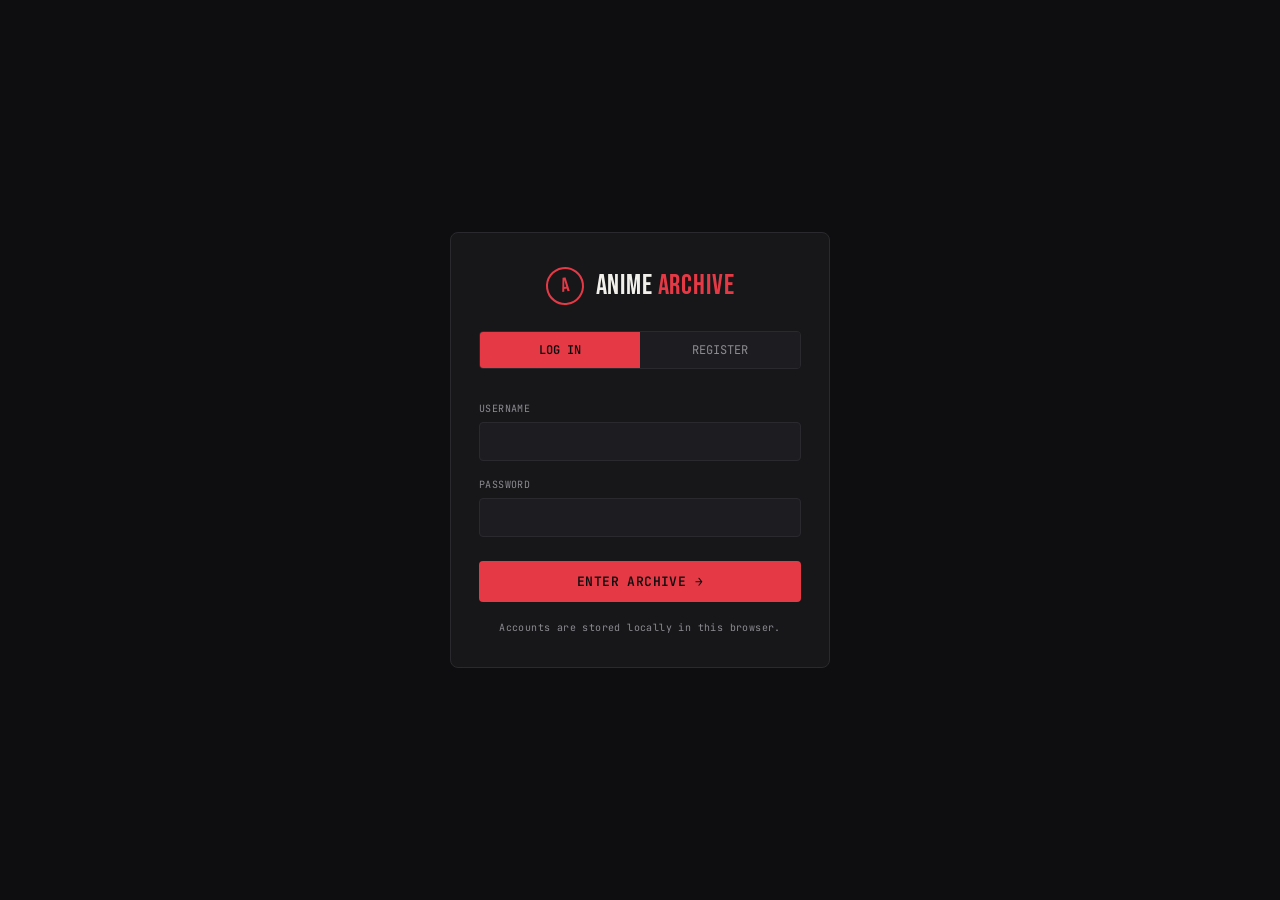
==== login.html @ 15d5743f "Profile Banner and category" ====
<!DOCTYPE html>
<html lang="en">
<head>
<meta charset="UTF-8" />
<meta name="viewport" content="width=device-width, initial-scale=1.0" />
<title>Anime Archive — Sign In</title>
<link rel="preconnect" href="https://fonts.googleapis.com">
<link href="https://fonts.googleapis.com/css2?family=Bebas+Neue&family=JetBrains+Mono:wght@400;600&family=Inter:wght@400;500;600&display=swap" rel="stylesheet">
<link rel="stylesheet" href="style.css" />
</head>
<body class="auth-body">

  <div class="auth-card">
    <div class="brand auth-brand">
      <span class="brand-stamp">A</span>
      <h1 class="brand-name">ANIME <span>ARCHIVE</span></h1>
    </div>

    <div class="auth-tabs">
      <button id="tabLogin" class="auth-tab active">LOG IN</button>
      <button id="tabRegister" class="auth-tab">REGISTER</button>
    </div>

    <form id="loginForm" class="auth-form">
      <label class="auth-label mono">USERNAME</label>
      <input id="loginUsername" type="text" autocomplete="username" required />
      <label class="auth-label mono">PASSWORD</label>
      <input id="loginPassword" type="password" autocomplete="current-password" required />
      <p id="loginError" class="auth-error mono hidden"></p>
      <button type="submit" class="auth-submit">ENTER ARCHIVE →</button>
    </form>

    <form id="registerForm" class="auth-form hidden">
      <label class="auth-label mono">USERNAME</label>
      <input id="registerUsername" type="text" autocomplete="username" required />
      <label class="auth-label mono">PASSWORD</label>
      <input id="registerPassword" type="password" autocomplete="new-password" required />
      <label class="auth-label mono">CONFIRM PASSWORD</label>
      <input id="registerConfirm" type="password" autocomplete="new-password" required />
      <p id="registerError" class="auth-error mono hidden"></p>
      <button type="submit" class="auth-submit">CREATE ACCOUNT →</button>
    </form>

    <p class="auth-footnote mono">Accounts are stored locally in this browser.</p>
  </div>

  <script src="auth.js"></script>
  <script>
    // Already signed in? Skip straight to the catalog.
    if (AA.getCurrentUser()) {
      window.location.href = "index.html";
    }

    const tabLogin = document.getElementById("tabLogin");
    const tabRegister = document.getElementById("tabRegister");
    const loginForm = document.getElementById("loginForm");
    const registerForm = document.getElementById("registerForm");

    function showLogin() {
      tabLogin.classList.add("active");
      tabRegister.classList.remove("active");
      loginForm.classList.remove("hidden");
      registerForm.classList.add("hidden");
    }
    function showRegister() {
      tabRegister.classList.add("active");
      tabLogin.classList.remove("active");
      registerForm.classList.remove("hidden");
      loginForm.classList.add("hidden");
    }
    tabLogin.addEventListener("click", showLogin);
    tabRegister.addEventListener("click", showRegister);

    loginForm.addEventListener("submit", (e) => {
      e.preventDefault();
      const username = document.getElementById("loginUsername").value;
      const password = document.getElementById("loginPassword").value;
      const errorEl = document.getElementById("loginError");
      const result = AA.loginUser(username, password);
      if (result.ok) {
        window.location.href = "index.html";
      } else {
        errorEl.textContent = result.error;
        errorEl.classList.remove("hidden");
      }
    });

    registerForm.addEventListener("submit", (e) => {
      e.preventDefault();
      const username = document.getElementById("registerUsername").value;
      const password = document.getElementById("registerPassword").value;
      const confirm = document.getElementById("registerConfirm").value;
      const errorEl = document.getElementById("registerError");

      if (password !== confirm) {
        errorEl.textContent = "Passwords do not match.";
        errorEl.classList.remove("hidden");
        return;
      }

      const result = AA.registerUser(username, password);
      if (result.ok) {
        window.location.href = "index.html";
      } else {
        errorEl.textContent = result.error;
        errorEl.classList.remove("hidden");
      }
    });
  </script>
</body>
</html>
---- style.css ----
/* ============================================================
   TOKENS
   ============================================================ */
:root {
  --bg: #0e0e10;
  --panel: #17171a;
  --panel-2: #1d1d21;
  --border: #2a2a2e;
  --paper: #f2f0ea;
  --muted: #8b8b90;
  --red: #e63946;
  --red-dim: #7a1f26;
  --gold: #c9a227;

  --font-display: "Bebas Neue", sans-serif;
  --font-body: "Inter", sans-serif;
  --font-mono: "JetBrains Mono", monospace;
}

* { margin: 0; padding: 0; box-sizing: border-box; }

body {
  background: var(--bg);
  color: var(--paper);
  font-family: var(--font-body);
  line-height: 1.5;
  -webkit-font-smoothing: antialiased;
}

.mono { font-family: var(--font-mono); letter-spacing: 0.04em; }
.hidden { display: none !important; }

/* ============================================================
   HEADER
   ============================================================ */
.site-header {
  display: flex;
  align-items: center;
  justify-content: space-between;
  gap: 24px;
  padding: 28px 5vw 20px;
  border-bottom: 1px solid var(--border);
  flex-wrap: wrap;
}

.brand { display: flex; align-items: center; gap: 12px; }

.brand-stamp {
  display: grid;
  place-items: center;
  width: 38px;
  height: 38px;
  border-radius: 50%;
  border: 2px solid var(--red);
  color: var(--red);
  font-family: var(--font-display);
  font-size: 20px;
  transform: rotate(-8deg);
  flex-shrink: 0;
}

.brand-name {
  font-family: var(--font-display);
  font-size: 28px;
  letter-spacing: 0.03em;
  font-weight: 400;
}
.brand-name span { color: var(--red); }

.search-wrap {
  position: relative;
  display: flex;
  align-items: center;
  min-width: 260px;
  flex: 0 1 360px;
}

.search-icon {
  position: absolute;
  left: 14px;
  color: var(--muted);
  font-size: 16px;
  pointer-events: none;
}

#searchInput {
  width: 100%;
  background: var(--panel);
  border: 1px solid var(--border);
  color: var(--paper);
  font-family: var(--font-mono);
  font-size: 13px;
  padding: 11px 14px 11px 36px;
  border-radius: 4px;
  outline: none;
  transition: border-color 0.15s ease;
}
#searchInput::placeholder { color: var(--muted); }
#searchInput:focus { border-color: var(--red); }

/* ============================================================
   MAIN / CATALOG
   ============================================================ */
main { padding: 0 5vw 60px; }

.catalog-meta {
  display: flex;
  align-items: center;
  gap: 16px;
  margin: 28px 0 22px;
  color: var(--muted);
  font-size: 12px;
}
.divider-line {
  flex: 1;
  height: 1px;
  background: var(--border);
}

.grid {
  display: grid;
  grid-template-columns: repeat(auto-fill, minmax(170px, 1fr));
  gap: 22px;
}

.card {
  position: relative;
  background: var(--panel);
  border: 1px solid var(--border);
  border-radius: 6px;
  overflow: hidden;
  cursor: pointer;
  text-align: left;
  color: inherit;
  font: inherit;
  display: flex;
  flex-direction: column;
  animation: card-in 0.4s ease forwards;
  transition: transform 0.18s ease, border-color 0.18s ease;
}
.card:hover { transform: translateY(-4px); border-color: var(--red-dim); }
.card:focus-visible { outline: 2px solid var(--red); outline-offset: 2px; }

@keyframes card-in {
  from { opacity: 0; transform: translateY(8px); }
  to { opacity: 1; transform: translateY(0); }
}

.card-cover {
  width: 100%;
  aspect-ratio: 5 / 7;
  object-fit: cover;
  display: block;
  background: var(--panel-2);
}

.card-stamp {
  position: absolute;
  top: 8px;
  right: 8px;
  background: var(--red);
  color: var(--bg);
  font-family: var(--font-mono);
  font-size: 11px;
  font-weight: 600;
  padding: 3px 7px;
  border-radius: 3px;
  transform: rotate(-4deg);
}

.card-body { padding: 12px 12px 14px; flex: 1; }

.card-title {
  font-family: var(--font-display);
  font-size: 17px;
  letter-spacing: 0.02em;
  margin-bottom: 6px;
}

.card-tags {
  display: flex;
  gap: 6px;
  flex-wrap: wrap;
  font-family: var(--font-mono);
  font-size: 10px;
  color: var(--muted);
}
.card-tags span::after { content: " ·"; }
.card-tags span:last-child::after { content: ""; }

.empty-state {
  margin-top: 40px;
  text-align: center;
  color: var(--muted);
  font-family: var(--font-mono);
  font-size: 13px;
}

/* ============================================================
   DRAWER + OVERLAY
   ============================================================ */
.overlay {
  position: fixed;
  inset: 0;
  background: rgba(0,0,0,0.6);
  z-index: 40;
  opacity: 0;
  transition: opacity 0.2s ease;
}
.overlay.visible { opacity: 1; }

.drawer {
  position: fixed;
  top: 0;
  right: 0;
  height: 100%;
  width: min(480px, 100%);
  background: var(--panel);
  border-left: 1px solid var(--border);
  z-index: 50;
  overflow-y: auto;
  transform: translateX(100%);
  transition: transform 0.28s ease;
}
.drawer.visible { transform: translateX(0); }

.close-btn {
  position: absolute;
  top: 14px;
  right: 14px;
  z-index: 5;
  width: 34px;
  height: 34px;
  border-radius: 50%;
  border: none;
  background: rgba(14,14,16,0.7);
  color: var(--paper);
  font-size: 20px;
  line-height: 1;
  cursor: pointer;
}
.close-btn:hover { background: var(--red); }

.player-shell {
  width: 100%;
  aspect-ratio: 16 / 9;
  background: #000;
}
.player-mount { width: 100%; height: 100%; }
.player-mount iframe,
.player-mount video {
  width: 100%;
  height: 100%;
  border: 0;
  display: block;
}
.player-placeholder {
  height: 100%;
  display: grid;
  place-items: center;
  color: var(--muted);
  font-size: 12px;
}

/* Live progress bar — only rendered for native mp4 episodes, where the
   browser gives real access to current time / duration. */
.live-progress {
  display: flex;
  align-items: center;
  gap: 12px;
  padding: 10px 22px 0;
}

.live-progress-track {
  flex: 1;
  height: 4px;
  background: var(--panel-2);
  border: 1px solid var(--border);
  border-radius: 2px;
  cursor: pointer;
  position: relative;
  overflow: hidden;
}

.live-progress-fill {
  height: 100%;
  width: 0%;
  background: var(--red);
  transition: width 0.15s linear;
}

.live-progress-time {
  flex-shrink: 0;
  font-size: 11px;
  color: var(--muted);
  min-width: 92px;
  text-align: right;
}

.next-episode-control {
  display: flex;
  align-items: center;
  justify-content: flex-end;
  gap: 10px;
  padding: 10px 22px 0;
}

.next-episode-hint {
  font-size: 10px;
  color: var(--muted);
}

.next-episode-btn {
  background: var(--panel-2);
  border: 1px solid var(--border);
  color: var(--paper);
  font-size: 11px;
  letter-spacing: 0.04em;
  padding: 8px 14px;
  border-radius: 4px;
  cursor: pointer;
  transition: border-color 0.15s ease, color 0.15s ease;
}
.next-episode-btn:hover {
  border-color: var(--red);
  color: var(--red);
}

.drawer-info { padding: 20px 22px 6px; }

.drawer-title {
  font-family: var(--font-display);
  font-size: 24px;
  margin-bottom: 8px;
}

.drawer-synopsis {
  color: var(--muted);
  font-size: 13.5px;
  margin-bottom: 12px;
}

.drawer-tags {
  display: flex;
  gap: 8px;
  flex-wrap: wrap;
}
.drawer-tags span {
  font-family: var(--font-mono);
  font-size: 10px;
  border: 1px solid var(--border);
  color: var(--gold);
  padding: 3px 8px;
  border-radius: 3px;
}

.episode-index { padding: 8px 22px 30px; }

.index-label {
  font-size: 11px;
  color: var(--muted);
  margin-bottom: 10px;
}

.episode-list { list-style: none; display: flex; flex-direction: column; gap: 6px; }

.episode-item {
  display: flex;
  align-items: center;
  gap: 12px;
  width: 100%;
  background: var(--panel-2);
  border: 1px solid var(--border);
  color: var(--paper);
  font: inherit;
  text-align: left;
  padding: 10px 12px;
  border-radius: 4px;
  cursor: pointer;
  transition: border-color 0.15s ease, background 0.15s ease;
}
.episode-item:hover { border-color: var(--red-dim); }
.episode-item.active {
  border-color: var(--red);
  background: rgba(230,57,70,0.08);
}

.episode-number {
  font-family: var(--font-mono);
  font-size: 12px;
  color: var(--red);
  width: 28px;
  flex-shrink: 0;
}

.episode-title { font-size: 13.5px; }

/* ============================================================
   FOOTER
   ============================================================ */
.site-footer {
  border-top: 1px solid var(--border);
  padding: 18px 5vw 28px;
  color: var(--muted);
  font-size: 11px;
}

/* ============================================================
   RESPONSIVE
   ============================================================ */
@media (max-width: 560px) {
  .site-header { padding: 22px 5vw 16px; }
  .brand-name { font-size: 22px; }
  .grid { grid-template-columns: repeat(auto-fill, minmax(130px, 1fr)); gap: 14px; }
  .card-title { font-size: 15px; }
}

/* Respect reduced motion */
@media (prefers-reduced-motion: reduce) {
  .card, .overlay, .drawer { animation: none !important; transition: none !important; }
  .banner-slide { transition: none !important; }
}

/* ============================================================
   AUTH AREA (header) + AUTH PAGE
   ============================================================ */
.auth-area {
  display: flex;
  align-items: center;
  gap: 10px;
  font-size: 11px;
  color: var(--muted);
  flex-shrink: 0;
}

.auth-area .auth-user { color: var(--paper); }
.auth-user-link {
  color: var(--paper);
  text-decoration: none;
  font-weight: 600;
  border-bottom: 1px dotted var(--muted);
}
.auth-user-link:hover { color: var(--red); border-color: var(--red); }

.auth-btn {
  background: var(--panel-2);
  border: 1px solid var(--border);
  color: var(--paper);
  font-family: var(--font-mono);
  font-size: 11px;
  padding: 8px 14px;
  border-radius: 4px;
  cursor: pointer;
  transition: border-color 0.15s ease, color 0.15s ease;
  text-decoration: none;
  display: inline-block;
}
.auth-btn:hover { border-color: var(--red); color: var(--red); }

body.auth-body {
  background: var(--bg);
  min-height: 100vh;
  display: grid;
  place-items: center;
  padding: 24px;
}

.auth-card {
  width: min(380px, 100%);
  background: var(--panel);
  border: 1px solid var(--border);
  border-radius: 8px;
  padding: 32px 28px;
}

.auth-brand { justify-content: center; margin-bottom: 24px; }

.auth-tabs {
  display: flex;
  border: 1px solid var(--border);
  border-radius: 4px;
  overflow: hidden;
  margin-bottom: 22px;
}
.auth-tab {
  flex: 1;
  background: var(--panel-2);
  border: none;
  color: var(--muted);
  font-family: var(--font-mono);
  font-size: 12px;
  padding: 10px;
  cursor: pointer;
  transition: background 0.15s ease, color 0.15s ease;
}
.auth-tab.active { background: var(--red); color: var(--bg); font-weight: 600; }

.auth-form { display: flex; flex-direction: column; gap: 6px; }

.auth-label {
  font-size: 10px;
  color: var(--muted);
  margin-top: 10px;
}

.auth-form input {
  background: var(--panel-2);
  border: 1px solid var(--border);
  color: var(--paper);
  font-family: var(--font-body);
  font-size: 14px;
  padding: 10px 12px;
  border-radius: 4px;
  outline: none;
}
.auth-form input:focus { border-color: var(--red); }

.auth-error {
  color: var(--red);
  font-size: 11px;
  margin-top: 10px;
}

.auth-submit {
  margin-top: 18px;
  background: var(--red);
  border: none;
  color: var(--bg);
  font-family: var(--font-mono);
  font-weight: 600;
  font-size: 13px;
  padding: 12px;
  border-radius: 4px;
  cursor: pointer;
  letter-spacing: 0.03em;
  transition: opacity 0.15s ease;
}
.auth-submit:hover { opacity: 0.88; }

.auth-footnote {
  margin-top: 18px;
  text-align: center;
  font-size: 10px;
  color: var(--muted);
}

/* ============================================================
   TOP SLIDING BANNER
   ============================================================ */
.banner {
  position: relative;
  width: 100%;
  aspect-ratio: 21 / 7;
  max-height: 360px;
  overflow: hidden;
  background: var(--panel);
  border-bottom: 1px solid var(--border);
}

.banner-slide {
  position: absolute;
  inset: 0;
  display: flex;
  align-items: flex-end;
  background-size: cover;
  background-position: center;
  opacity: 0;
  transform: scale(1.02);
  transition: opacity 0.6s ease, transform 6s ease;
  cursor: pointer;
}
.banner-slide.active { opacity: 1; transform: scale(1); }

.banner-slide::before {
  content: "";
  position: absolute;
  inset: 0;
  background: linear-gradient(to top, rgba(14,14,16,0.95) 5%, rgba(14,14,16,0.25) 55%, rgba(14,14,16,0.05) 100%);
}

.banner-copy {
  position: relative;
  z-index: 1;
  padding: 5vw 5vw 26px;
  max-width: 640px;
}

.banner-eyebrow {
  font-size: 11px;
  color: var(--red);
  margin-bottom: 8px;
  display: block;
}

.banner-title {
  font-family: var(--font-display);
  font-size: clamp(28px, 5vw, 48px);
  letter-spacing: 0.02em;
  margin-bottom: 8px;
}

.banner-synopsis {
  color: var(--paper);
  font-size: 13px;
  opacity: 0.85;
  display: -webkit-box;
  -webkit-line-clamp: 2;
  -webkit-box-orient: vertical;
  overflow: hidden;
}

.banner-dots {
  position: absolute;
  z-index: 2;
  right: 5vw;
  bottom: 16px;
  display: flex;
  gap: 8px;
}
.banner-dot {
  width: 8px;
  height: 8px;
  border-radius: 50%;
  background: rgba(242,240,234,0.35);
  border: none;
  cursor: pointer;
  padding: 0;
  transition: background 0.15s ease, transform 0.15s ease;
}
.banner-dot.active { background: var(--red); transform: scale(1.2); }

@media (max-width: 560px) {
  .banner { aspect-ratio: 4 / 5; max-height: 420px; }
  .banner-synopsis { display: none; }
}

/* ============================================================
   CATEGORIES ROW
   ============================================================ */
.category-row {
  display: flex;
  gap: 10px;
  flex-wrap: wrap;
  margin: 26px 0 0;
}

.category-chip {
  background: var(--panel);
  border: 1px solid var(--border);
  color: var(--muted);
  font-family: var(--font-mono);
  font-size: 11px;
  letter-spacing: 0.03em;
  padding: 8px 14px;
  border-radius: 999px;
  cursor: pointer;
  transition: border-color 0.15s ease, color 0.15s ease, background 0.15s ease;
}
.category-chip:hover { border-color: var(--red-dim); color: var(--paper); }
.category-chip.active {
  border-color: var(--red);
  color: var(--bg);
  background: var(--red);
  font-weight: 600;
}

/* ============================================================
   MY LIST TOGGLE + PLAYLIST BUTTON
   ============================================================ */
.mylist-toggle {
  background: var(--panel-2);
  border: 1px solid var(--border);
  color: var(--muted);
  font-size: 11px;
  padding: 7px 12px;
  border-radius: 4px;
  cursor: pointer;
  transition: border-color 0.15s ease, color 0.15s ease;
}
.mylist-toggle.active { border-color: var(--red); color: var(--red); }

.drawer-title-row {
  display: flex;
  align-items: flex-start;
  justify-content: space-between;
  gap: 12px;
}

.playlist-btn {
  flex-shrink: 0;
  background: var(--panel-2);
  border: 1px solid var(--border);
  color: var(--paper);
  font-size: 10px;
  padding: 7px 10px;
  border-radius: 4px;
  cursor: pointer;
  transition: border-color 0.15s ease, color 0.15s ease, background 0.15s ease;
}
.playlist-btn.active {
  border-color: var(--gold);
  color: var(--gold);
  background: rgba(201,162,39,0.1);
}

/* ============================================================
   CONTINUE WATCHING ROW
   ============================================================ */
.continue-row { margin: 28px 0 8px; }

.section-label {
  font-size: 12px;
  color: var(--muted);
  margin-bottom: 14px;
}

.continue-list {
  display: flex;
  gap: 16px;
  overflow-x: auto;
  padding-bottom: 8px;
}

.continue-card {
  position: relative;
  flex: 0 0 220px;
  background: var(--panel);
  border: 1px solid var(--border);
  border-radius: 6px;
  overflow: hidden;
  cursor: pointer;
  text-align: left;
  color: inherit;
  font: inherit;
}
.continue-card:hover { border-color: var(--red-dim); }

.continue-cover {
  width: 100%;
  aspect-ratio: 16 / 9;
  object-fit: cover;
  display: block;
  background: var(--panel-2);
}

.continue-progress-track {
  height: 3px;
  background: var(--panel-2);
}
.continue-progress-fill { height: 100%; background: var(--red); }

.continue-body { padding: 10px 12px 12px; }
.continue-title { font-family: var(--font-display); font-size: 15px; margin-bottom: 2px; }
.continue-sub { font-size: 10px; color: var(--muted); font-family: var(--font-mono); }

/* ============================================================
   PROFILE PAGE
   ============================================================ */
.profile-hero {
  position: relative;
  padding: 40px 5vw 0;
  text-align: center;
  background:
    linear-gradient(180deg, rgba(14,14,16,0.55), var(--bg) 92%),
    linear-gradient(120deg, var(--red-dim), var(--panel-2));
  border-bottom: 1px solid var(--border);
}

.profile-hero-back {
  position: absolute;
  top: 20px;
  left: 5vw;
  color: var(--muted);
  text-decoration: none;
  font-size: 12px;
  font-family: var(--font-mono);
}
.profile-hero-back:hover { color: var(--paper); }

.profile-avatar-lg {
  width: 92px;
  height: 92px;
  border-radius: 50%;
  border: 3px solid var(--red);
  object-fit: cover;
  background: var(--panel-2);
  display: block;
  margin: 0 auto 14px;
}

.profile-name {
  font-family: var(--font-display);
  font-size: 34px;
  letter-spacing: 0.02em;
}

.profile-stats {
  display: flex;
  justify-content: center;
  gap: 26px;
  margin: 12px 0 0;
  color: var(--muted);
  font-size: 13px;
  flex-wrap: wrap;
}
.profile-stats span { display: inline-flex; align-items: center; gap: 6px; }

.profile-tabs {
  display: flex;
  justify-content: center;
  gap: 34px;
  margin-top: 26px;
  flex-wrap: wrap;
}

.profile-tab {
  background: none;
  border: none;
  color: var(--muted);
  font-size: 14px;
  font-weight: 500;
  padding: 10px 2px 14px;
  cursor: pointer;
  border-bottom: 2px solid transparent;
  display: inline-flex;
  align-items: center;
  gap: 8px;
}
.profile-tab.active { color: var(--red); border-color: var(--red); }
.profile-tab:hover:not(.active) { color: var(--paper); }

.profile-body {
  max-width: 1000px;
  margin: 0 auto;
  padding: 36px 5vw 60px;
}

.profile-panel { display: none; }
.profile-panel.active { display: block; }

.profile-grid {
  display: grid;
  grid-template-columns: 260px 1fr;
  gap: 0;
  background: var(--panel);
  border: 1px solid var(--border);
  border-radius: 8px;
  overflow: hidden;
}

.profile-avatar-col {
  background: var(--panel-2);
  display: flex;
  flex-direction: column;
  align-items: center;
  justify-content: center;
  gap: 14px;
  padding: 40px 20px;
  text-align: center;
}

.profile-avatar-edit {
  position: relative;
  width: 110px;
  height: 110px;
}
.profile-avatar-edit img {
  width: 110px;
  height: 110px;
  border-radius: 50%;
  object-fit: cover;
  border: 3px solid var(--gold);
  background: var(--panel);
}
.profile-avatar-edit-btn {
  position: absolute;
  bottom: 2px;
  right: 2px;
  width: 32px;
  height: 32px;
  border-radius: 50%;
  border: none;
  background: var(--red);
  color: var(--bg);
  cursor: pointer;
  font-size: 14px;
  display: grid;
  place-items: center;
}
.profile-avatar-name { font-family: var(--font-display); font-size: 19px; }
.profile-avatar-sub { font-size: 11px; color: var(--muted); }

.profile-form { padding: 34px 34px 30px; }

.profile-field { margin-bottom: 22px; }
.profile-field label {
  display: block;
  font-size: 12px;
  color: var(--muted);
  margin-bottom: 8px;
}
.profile-field input {
  width: 100%;
  background: var(--panel-2);
  border: 1px solid var(--border);
  color: var(--paper);
  font-family: var(--font-body);
  font-size: 14px;
  padding: 12px 14px;
  border-radius: 5px;
  outline: none;
}
.profile-field input:disabled { color: var(--muted); cursor: not-allowed; }
.profile-field input:focus:not(:disabled) { border-color: var(--red); }
.profile-field-hint { font-size: 11px; color: var(--muted); margin-top: 6px; }

.profile-divider { height: 1px; background: var(--border); margin: 24px 0; }

.profile-link-btn {
  background: none;
  border: none;
  color: var(--gold);
  font-size: 13px;
  cursor: pointer;
  padding: 0;
}
.profile-link-btn:hover { text-decoration: underline; }

.profile-save-btn {
  width: 100%;
  margin-top: 22px;
  background: var(--red);
  border: none;
  color: var(--bg);
  font-weight: 600;
  font-size: 14px;
  padding: 14px;
  border-radius: 5px;
  cursor: pointer;
  transition: opacity 0.15s ease;
}
.profile-save-btn:hover { opacity: 0.9; }

.profile-saved-note {
  font-size: 12px;
  color: var(--gold);
  margin-top: 10px;
  text-align: center;
}

.password-modal-backdrop {
  position: fixed;
  inset: 0;
  background: rgba(0,0,0,0.65);
  z-index: 60;
  display: grid;
  place-items: center;
}
.password-modal {
  width: min(340px, 90%);
  background: var(--panel);
  border: 1px solid var(--border);
  border-radius: 8px;
  padding: 26px;
}
.password-modal h3 { font-family: var(--font-display); font-size: 20px; margin-bottom: 16px; }
.password-modal input {
  width: 100%;
  background: var(--panel-2);
  border: 1px solid var(--border);
  color: var(--paper);
  padding: 10px 12px;
  border-radius: 4px;
  margin-bottom: 10px;
  outline: none;
}
.password-modal-actions { display: flex; gap: 10px; margin-top: 8px; }
.password-modal-actions button {
  flex: 1;
  padding: 10px;
  border-radius: 4px;
  cursor: pointer;
  font-size: 13px;
  border: 1px solid var(--border);
}
.password-modal-actions .confirm { background: var(--red); border: none; color: var(--bg); font-weight: 600; }
.password-modal-actions .cancel { background: var(--panel-2); color: var(--paper); }

/* History / Watch List lists */
.history-list, .watchlist-grid {
  display: grid;
  gap: 12px;
}
.history-list { grid-template-columns: 1fr; }
.watchlist-grid { grid-template-columns: repeat(auto-fill, minmax(160px, 1fr)); }

.history-item {
  display: flex;
  align-items: center;
  gap: 14px;
  background: var(--panel);
  border: 1px solid var(--border);
  border-radius: 6px;
  padding: 10px;
  cursor: pointer;
  text-align: left;
}
.history-item:hover { border-color: var(--red-dim); }
.history-thumb {
  width: 64px;
  height: 64px;
  border-radius: 4px;
  object-fit: cover;
  background: var(--panel-2);
  flex-shrink: 0;
}
.history-info { flex: 1; min-width: 0; }
.history-title { font-family: var(--font-display); font-size: 16px; }
.history-sub { font-size: 11px; color: var(--muted); font-family: var(--font-mono); }
.history-track { height: 3px; background: var(--panel-2); border-radius: 2px; margin-top: 6px; overflow: hidden; }
.history-fill { height: 100%; background: var(--red); }

.watchlist-card {
  background: var(--panel);
  border: 1px solid var(--border);
  border-radius: 6px;
  overflow: hidden;
  cursor: pointer;
  text-align: left;
  color: inherit;
  font: inherit;
}
.watchlist-card:hover { border-color: var(--red-dim); }
.watchlist-cover { width: 100%; aspect-ratio: 5/7; object-fit: cover; display: block; background: var(--panel-2); }
.watchlist-title { font-family: var(--font-display); font-size: 14px; padding: 8px 10px 10px; }

.profile-empty {
  color: var(--muted);
  font-family: var(--font-mono);
  font-size: 12.5px;
  text-align: center;
  padding: 30px 0;
}
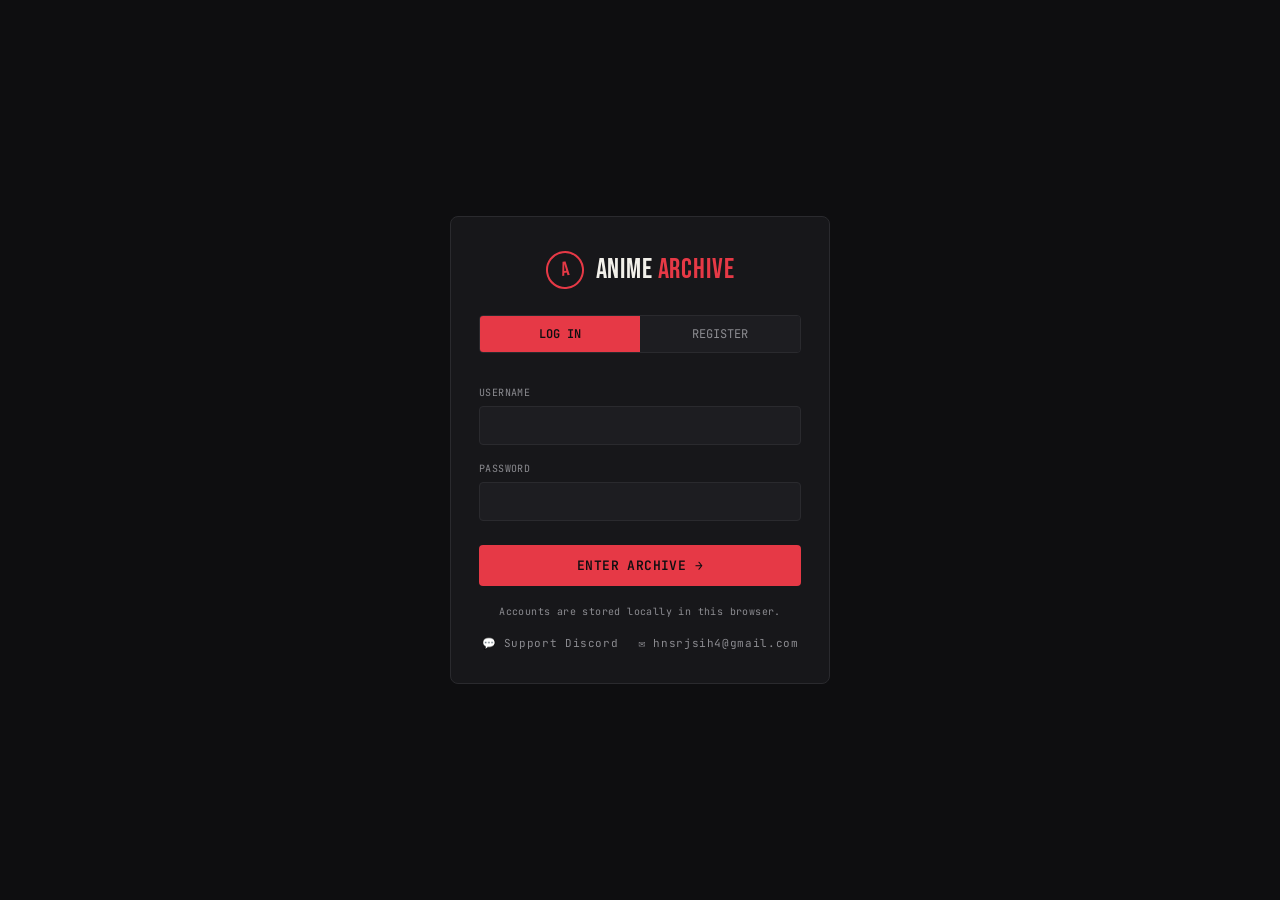
==== commit 93503cd4: "add Support" ====
--- a/login.html
+++ b/login.html
@@ -42,6 +42,10 @@
     </form>
 
     <p class="auth-footnote mono">Accounts are stored locally in this browser.</p>
+    <div class="footer-links mono auth-footer-links">
+      <a href="https://discord.gg/NVFeE5ygF2" target="_blank" rel="noopener noreferrer">💬 Support Discord</a>
+      <a href="mailto:hnsrjsih4@gmail.com">✉ hnsrjsih4@gmail.com</a>
+    </div>
   </div>
 
   <script src="auth.js"></script>
--- a/style.css
+++ b/style.css
@@ -405,6 +405,22 @@
   font-size: 11px;
 }
 
+.footer-links {
+  display: flex;
+  gap: 20px;
+  margin-top: 10px;
+  flex-wrap: wrap;
+}
+.footer-links a {
+  color: var(--muted);
+  text-decoration: none;
+  font-size: 11px;
+  transition: color 0.15s ease;
+}
+.footer-links a:hover { color: var(--red); }
+
+.auth-footer-links { justify-content: center; margin-top: 16px; }
+
 /* ============================================================
    RESPONSIVE
    ============================================================ */
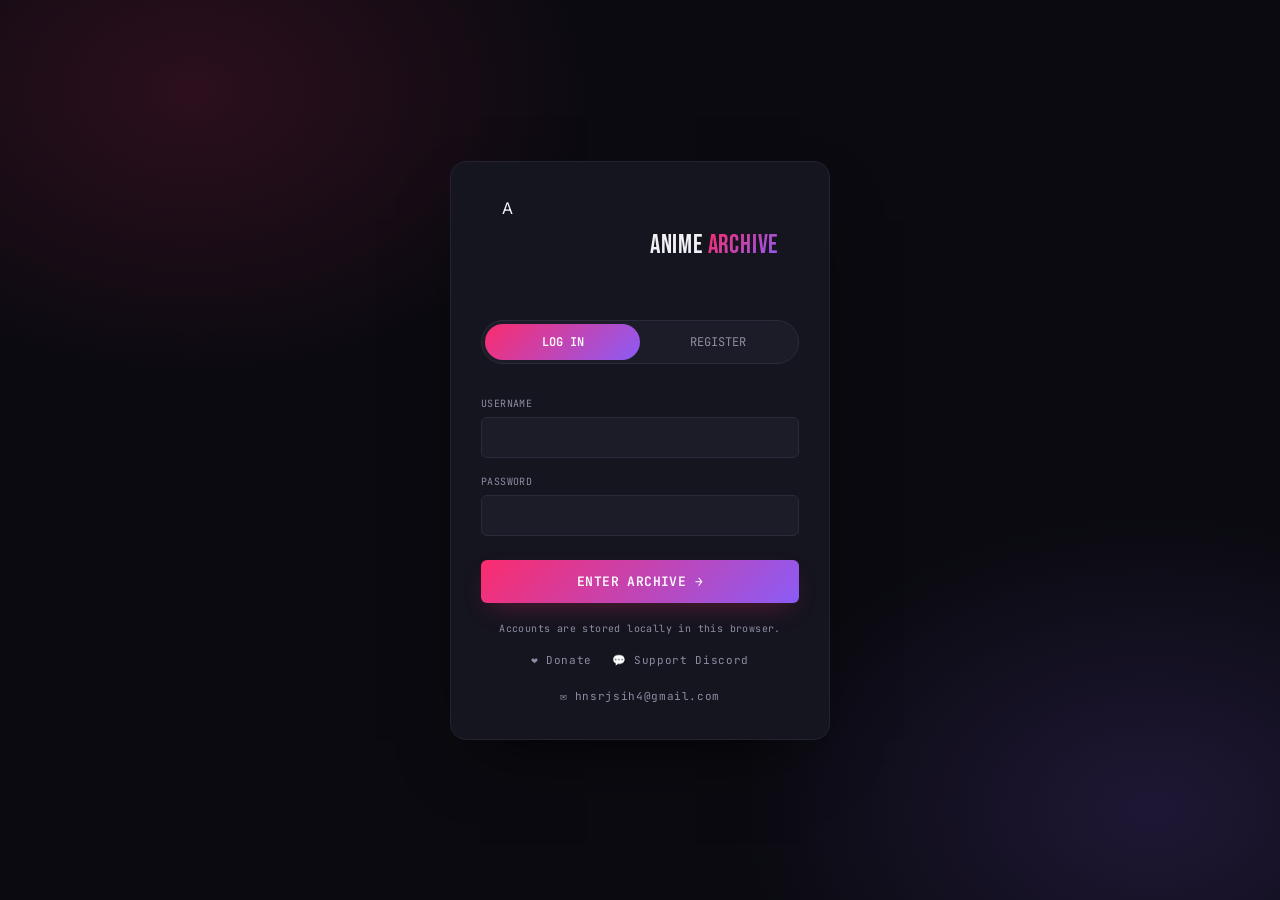
==== commit 7f475870: "Donation UPI" ====
--- a/login.html
+++ b/login.html
@@ -43,6 +43,7 @@
 
     <p class="auth-footnote mono">Accounts are stored locally in this browser.</p>
     <div class="footer-links mono auth-footer-links">
+      <a href="donate.html">❤ Donate</a>
       <a href="https://discord.gg/NVFeE5ygF2" target="_blank" rel="noopener noreferrer">💬 Support Discord</a>
       <a href="mailto:hnsrjsih4@gmail.com">✉ hnsrjsih4@gmail.com</a>
     </div>
--- a/style.css
+++ b/style.css
@@ -1,26 +1,45 @@
 /* ============================================================
-   TOKENS
+   TOKENS — pink/purple dark theme
    ============================================================ */
 :root {
-  --bg: #0e0e10;
-  --panel: #17171a;
-  --panel-2: #1d1d21;
-  --border: #2a2a2e;
-  --paper: #f2f0ea;
-  --muted: #8b8b90;
-  --red: #e63946;
-  --red-dim: #7a1f26;
-  --gold: #c9a227;
+  --bg: #0a0a10;
+  --bg-soft: #0e0e16;
+  --panel: #15151f;
+  --panel-2: #1c1c28;
+  --panel-3: #23232f;
+  --border: #2a2a3a;
+  --border-soft: #232330;
+  --paper: #f1f0f5;
+  --muted: #8d8da3;
+  --muted-dim: #66667a;
+
+  --pink: #fb2c6e;
+  --pink-dim: #7a1638;
+  --pink-glow: rgba(251, 44, 110, 0.35);
+  --purple: #8b5cf6;
+  --purple-dim: #3d2a72;
+  --violet: #c084fc;
+
+  --grad-brand: linear-gradient(135deg, var(--pink), var(--purple));
+  --grad-hero: linear-gradient(120deg, rgba(251,44,110,0.22), rgba(139,92,246,0.18));
 
   --font-display: "Bebas Neue", sans-serif;
   --font-body: "Inter", sans-serif;
   --font-mono: "JetBrains Mono", monospace;
+
+  --radius-sm: 6px;
+  --radius-md: 10px;
+  --radius-lg: 16px;
 }
 
 * { margin: 0; padding: 0; box-sizing: border-box; }
 
 body {
   background: var(--bg);
+  background-image:
+    radial-gradient(ellipse 900px 500px at 10% -5%, rgba(251,44,110,0.08), transparent 60%),
+    radial-gradient(ellipse 800px 500px at 95% 0%, rgba(139,92,246,0.10), transparent 60%);
+  background-attachment: fixed;
   color: var(--paper);
   font-family: var(--font-body);
   line-height: 1.5;
@@ -30,49 +49,72 @@
 .mono { font-family: var(--font-mono); letter-spacing: 0.04em; }
 .hidden { display: none !important; }
 
+::selection { background: var(--pink); color: #fff; }
+
+::-webkit-scrollbar { width: 10px; height: 10px; }
+::-webkit-scrollbar-track { background: var(--bg); }
+::-webkit-scrollbar-thumb { background: var(--panel-3); border-radius: 6px; border: 2px solid var(--bg); }
+::-webkit-scrollbar-thumb:hover { background: var(--pink-dim); }
+
 /* ============================================================
-   HEADER
+   HEADER (Rolls out of view on scroll)
    ============================================================ */
 .site-header {
   display: flex;
   align-items: center;
   justify-content: space-between;
   gap: 24px;
-  padding: 28px 5vw 20px;
-  border-bottom: 1px solid var(--border);
-  flex-wrap: wrap;
-}
-
-.brand { display: flex; align-items: center; gap: 12px; }
+  padding: 20px 5vw;
+  border-bottom: 1px solid var(--border-soft);
+  position: relative;
+  z-index: 30;
+  background: var(--bg);
+}
+
+.brand { 
+  display: flex; 
+  align-items: center; 
+  gap: 48px; 
+}
 
 .brand-stamp {
-  display: grid;
-  place-items: center;
-  width: 38px;
-  height: 38px;
-  border-radius: 50%;
-  border: 2px solid var(--red);
-  color: var(--red);
-  font-family: var(--font-display);
-  font-size: 20px;
-  transform: rotate(-8deg);
+  width: 100px;          /* Normal size jo aapko pehle chahiye tha */
+  height: 100px;
   flex-shrink: 0;
+  
+  /* Saare purane effects, gradients, text sizing, aur shadows hata diye hain */
+  display: block;
+  background: none;
+  box-shadow: none;
+  border-radius: 0;
+}
+
+/* Yeh ensure karega ki image perfectly normal size mein fit ho jaye */
+.brand-stamp img {
+  width: 100%;
+  height: 100%;
+  object-fit: contain;
 }
 
 .brand-name {
   font-family: var(--font-display);
-  font-size: 28px;
+  font-size: 26px;
   letter-spacing: 0.03em;
   font-weight: 400;
 }
-.brand-name span { color: var(--red); }
+.brand-name span {
+  background: var(--grad-brand);
+  -webkit-background-clip: text;
+  background-clip: text;
+  color: transparent;
+}
 
 .search-wrap {
   position: relative;
   display: flex;
   align-items: center;
-  min-width: 260px;
-  flex: 0 1 360px;
+  min-width: 200px;
+  flex: 0 1 380px;
 }
 
 .search-icon {
@@ -91,12 +133,140 @@
   font-family: var(--font-mono);
   font-size: 13px;
   padding: 11px 14px 11px 36px;
+  border-radius: 999px;
+  outline: none;
+  transition: border-color 0.15s ease, box-shadow 0.15s ease;
+}
+#searchInput::placeholder { color: var(--muted-dim); }
+#searchInput:focus { border-color: var(--pink); box-shadow: 0 0 0 3px var(--pink-glow); }
+
+/* ---------------- search dropdown ---------------- */
+.search-dropdown {
+  position: absolute;
+  top: calc(100% + 8px);
+  left: 0;
+  right: 0;
+  max-height: 420px;
+  overflow-y: auto;
+  background: var(--panel);
+  border: 1px solid var(--border);
+  border-radius: var(--radius-md);
+  box-shadow: 0 16px 40px rgba(0,0,0,0.45);
+  padding: 10px;
+  z-index: 40;
+}
+
+.search-section-label {
+  font-size: 11px;
+  color: var(--muted-dim);
+  padding: 6px 8px 4px;
+  letter-spacing: 0.08em;
+}
+
+.search-empty-hint {
+  padding: 14px 8px;
+  color: var(--muted-dim);
+  font-size: 12px;
+}
+
+.search-recent-row {
+  display: flex;
+  flex-wrap: wrap;
+  gap: 8px;
+  padding: 2px 8px 10px;
+}
+
+.search-recent-chip {
+  display: inline-flex;
+  align-items: center;
+  gap: 6px;
+  background: var(--panel-2);
+  border: 1px solid var(--border);
+  border-radius: 999px;
+  padding: 6px 6px 6px 12px;
+  font-size: 12px;
+}
+
+.search-recent-text {
+  cursor: pointer;
+  color: var(--paper);
+}
+.search-recent-text:hover { color: var(--pink); }
+
+.search-recent-remove {
+  background: none;
+  border: none;
+  color: var(--muted);
+  font-size: 14px;
+  line-height: 1;
+  cursor: pointer;
+  padding: 2px 4px;
+  border-radius: 50%;
+}
+.search-recent-remove:hover { color: var(--pink); background: var(--pink-glow); }
+
+.search-suggestion-item {
+  display: flex;
+  align-items: center;
+  gap: 12px;
+  width: 100%;
+  background: none;
+  border: none;
+  text-align: left;
+  padding: 8px;
+  border-radius: var(--radius-sm);
+  cursor: pointer;
+  color: var(--paper);
+}
+.search-suggestion-item:hover,
+.search-suggestion-item.active {
+  background: var(--panel-2);
+}
+
+.search-suggestion-thumb {
+  width: 42px;
+  height: 58px;
+  object-fit: cover;
   border-radius: 4px;
-  outline: none;
-  transition: border-color 0.15s ease;
-}
-#searchInput::placeholder { color: var(--muted); }
-#searchInput:focus { border-color: var(--red); }
+  flex-shrink: 0;
+  background: var(--panel-3);
+}
+
+.search-suggestion-info { min-width: 0; }
+
+.search-suggestion-title {
+  font-size: 13px;
+  font-weight: 500;
+  white-space: nowrap;
+  overflow: hidden;
+  text-overflow: ellipsis;
+}
+.search-suggestion-title mark {
+  background: none;
+  color: var(--pink);
+  font-weight: 600;
+}
+
+.search-suggestion-sub {
+  font-size: 11px;
+  color: var(--muted);
+  margin-top: 2px;
+}
+
+.search-see-all {
+  display: block;
+  width: 100%;
+  background: none;
+  border: none;
+  border-top: 1px solid var(--border-soft);
+  color: var(--muted);
+  font-size: 12px;
+  text-align: left;
+  padding: 10px 8px 4px;
+  margin-top: 4px;
+  cursor: pointer;
+}
+.search-see-all:hover { color: var(--pink); }
 
 /* ============================================================
    MAIN / CATALOG
@@ -107,27 +277,34 @@
   display: flex;
   align-items: center;
   gap: 16px;
-  margin: 28px 0 22px;
+  margin: 32px 0 22px;
   color: var(--muted);
   font-size: 12px;
 }
 .divider-line {
   flex: 1;
   height: 1px;
-  background: var(--border);
+  background: linear-gradient(to right, var(--border), transparent);
+}
+
+.catalog-layout {
+  display: grid;
+  grid-template-columns: minmax(0, 1fr) 300px;
+  gap: 32px;
+  align-items: start;
 }
 
 .grid {
   display: grid;
-  grid-template-columns: repeat(auto-fill, minmax(170px, 1fr));
-  gap: 22px;
+  grid-template-columns: repeat(auto-fill, minmax(180px, 1fr));
+  gap: 20px;
 }
 
 .card {
   position: relative;
   background: var(--panel);
-  border: 1px solid var(--border);
-  border-radius: 6px;
+  border: 1px solid var(--border-soft);
+  border-radius: var(--radius-md);
   overflow: hidden;
   cursor: pointer;
   text-align: left;
@@ -136,10 +313,14 @@
   display: flex;
   flex-direction: column;
   animation: card-in 0.4s ease forwards;
-  transition: transform 0.18s ease, border-color 0.18s ease;
-}
-.card:hover { transform: translateY(-4px); border-color: var(--red-dim); }
-.card:focus-visible { outline: 2px solid var(--red); outline-offset: 2px; }
+  transition: transform 0.2s ease, border-color 0.2s ease, box-shadow 0.2s ease;
+}
+.card:hover {
+  transform: translateY(-6px);
+  border-color: var(--pink-dim);
+  box-shadow: 0 14px 30px -12px rgba(251,44,110,0.35);
+}
+.card:focus-visible { outline: 2px solid var(--pink); outline-offset: 2px; }
 
 @keyframes card-in {
   from { opacity: 0; transform: translateY(8px); }
@@ -158,14 +339,15 @@
   position: absolute;
   top: 8px;
   right: 8px;
-  background: var(--red);
-  color: var(--bg);
+  background: rgba(10,10,16,0.75);
+  border: 1px solid var(--pink-dim);
+  color: var(--pink);
   font-family: var(--font-mono);
-  font-size: 11px;
+  font-size: 10px;
   font-weight: 600;
   padding: 3px 7px;
-  border-radius: 3px;
-  transform: rotate(-4deg);
+  border-radius: 4px;
+  backdrop-filter: blur(4px);
 }
 
 .card-body { padding: 12px 12px 14px; flex: 1; }
@@ -195,6 +377,89 @@
   font-family: var(--font-mono);
   font-size: 13px;
 }
+
+/* ============================================================
+   SIDEBAR (Top Titles)
+   ============================================================ */
+.sidebar-col { display: flex; flex-direction: column; gap: 24px; }
+
+.side-panel {
+  background: var(--panel);
+  border: 1px solid var(--border-soft);
+  border-radius: var(--radius-lg);
+  padding: 20px;
+}
+
+.side-panel-head {
+  display: flex;
+  align-items: center;
+  justify-content: space-between;
+  margin-bottom: 16px;
+}
+.side-panel-title {
+  font-family: var(--font-display);
+  font-size: 18px;
+  letter-spacing: 0.02em;
+  background: var(--grad-brand);
+  -webkit-background-clip: text;
+  background-clip: text;
+  color: transparent;
+}
+
+.top-list { list-style: none; display: flex; flex-direction: column; gap: 4px; }
+
+.top-item {
+  display: flex;
+  align-items: center;
+  gap: 12px;
+  width: 100%;
+  background: none;
+  border: none;
+  color: var(--paper);
+  font: inherit;
+  text-align: left;
+  padding: 9px 6px;
+  border-radius: var(--radius-sm);
+  cursor: pointer;
+  transition: background 0.15s ease;
+}
+.top-item:hover { background: var(--panel-2); }
+
+.top-rank {
+  font-family: var(--font-display);
+  font-size: 22px;
+  width: 26px;
+  flex-shrink: 0;
+  color: var(--muted-dim);
+  -webkit-text-stroke: 1px var(--border);
+}
+.top-list li:nth-child(1) .top-rank,
+.top-list li:nth-child(2) .top-rank,
+.top-list li:nth-child(3) .top-rank {
+  background: var(--grad-brand);
+  -webkit-background-clip: text;
+  background-clip: text;
+  color: transparent;
+  -webkit-text-stroke: 0;
+}
+
+.top-thumb {
+  width: 40px;
+  height: 54px;
+  object-fit: cover;
+  border-radius: 4px;
+  background: var(--panel-2);
+  flex-shrink: 0;
+}
+.top-info { min-width: 0; flex: 1; }
+.top-info-title {
+  font-size: 13px;
+  font-weight: 500;
+  white-space: nowrap;
+  overflow: hidden;
+  text-overflow: ellipsis;
+}
+.top-info-sub { font-size: 10.5px; color: var(--muted); font-family: var(--font-mono); }
 
 /* ============================================================
    DRAWER + OVERLAY
@@ -202,49 +467,154 @@
 .overlay {
   position: fixed;
   inset: 0;
-  background: rgba(0,0,0,0.6);
+  background: rgba(5,5,9,0.7);
   z-index: 40;
   opacity: 0;
   transition: opacity 0.2s ease;
+  backdrop-filter: blur(2px);
 }
 .overlay.visible { opacity: 1; }
 
 .drawer {
   position: fixed;
-  top: 0;
-  right: 0;
-  height: 100%;
-  width: min(480px, 100%);
-  background: var(--panel);
-  border-left: 1px solid var(--border);
+  inset: 0;
+  background: var(--bg);
   z-index: 50;
   overflow-y: auto;
-  transform: translateX(100%);
-  transition: transform 0.28s ease;
-}
-.drawer.visible { transform: translateX(0); }
+  opacity: 0;
+  transform: scale(0.98);
+  transition: opacity 0.22s ease, transform 0.22s ease;
+}
+.drawer.visible { opacity: 1; transform: scale(1); }
 
 .close-btn {
-  position: absolute;
-  top: 14px;
-  right: 14px;
-  z-index: 5;
-  width: 34px;
-  height: 34px;
+  position: fixed;
+  top: 16px;
+  right: 16px;
+  z-index: 60;
+  width: 38px;
+  height: 38px;
   border-radius: 50%;
-  border: none;
-  background: rgba(14,14,16,0.7);
+  border: 1px solid var(--border);
+  background: rgba(10,10,16,0.85);
   color: var(--paper);
   font-size: 20px;
   line-height: 1;
   cursor: pointer;
-}
-.close-btn:hover { background: var(--red); }
+  display: flex;
+  align-items: center;
+  justify-content: center;
+  transition: background 0.15s ease, border-color 0.15s ease;
+}
+.close-btn:hover { background: var(--pink); border-color: var(--pink); }
+
+/* ---------------- 3-column watch layout ---------------- */
+.watch-layout {
+  display: grid;
+  grid-template-columns: 280px minmax(0, 1fr) 320px;
+  align-items: start;
+  gap: 0;
+  min-height: 100vh;
+}
+
+.watch-episodes-col {
+  border-right: 1px solid var(--border-soft);
+  height: 100vh;
+  overflow-y: auto;
+  padding: 20px 16px 40px;
+  background: var(--bg-soft);
+}
+
+.watch-episodes-head {
+  display: flex;
+  flex-direction: column;
+  gap: 10px;
+  margin-bottom: 14px;
+}
+.watch-episodes-head h3 {
+  font-size: 12px;
+  color: var(--muted);
+  letter-spacing: 0.08em;
+}
+.episode-filter {
+  background: var(--panel-2);
+  border: 1px solid var(--border);
+  color: var(--paper);
+  padding: 8px 10px;
+  border-radius: var(--radius-sm);
+  font-size: 12px;
+  width: 100%;
+}
+.episode-filter:focus { outline: none; border-color: var(--pink-dim); }
+
+.watch-center-col {
+  padding: 20px 22px 40px;
+  border-right: 1px solid var(--border-soft);
+}
+
+.watch-toolbar {
+  display: flex;
+  align-items: center;
+  gap: 14px;
+  padding: 12px 2px 0;
+  flex-wrap: wrap;
+}
+.watch-tool-btn {
+  background: var(--panel-2);
+  border: 1px solid var(--border);
+  color: var(--paper);
+  font-size: 11px;
+  padding: 7px 12px;
+  border-radius: var(--radius-sm);
+  cursor: pointer;
+  transition: border-color 0.15s ease, color 0.15s ease;
+}
+.watch-tool-btn:hover { border-color: var(--pink); color: var(--pink); }
+.watch-tool-note { font-size: 11px; color: var(--muted); }
+.watch-toolbar-spacer { flex: 1; }
+
+.watch-info-col {
+  padding: 20px 20px 40px;
+}
+
+.watch-info-cover {
+  width: 100%;
+  max-width: 220px;
+  border-radius: var(--radius-md);
+  border: 1px solid var(--border);
+  display: block;
+  margin: 0 auto 16px;
+  box-shadow: 0 12px 30px -10px rgba(0,0,0,0.6);
+}
+
+.watch-share-row {
+  display: flex;
+  align-items: center;
+  justify-content: space-between;
+  gap: 10px;
+  margin-top: 18px;
+  padding-top: 16px;
+  border-top: 1px solid var(--border-soft);
+}
+.watch-share-label { font-size: 11px; color: var(--muted); }
+.watch-share-btn {
+  background: var(--grad-brand);
+  border: none;
+  color: #fff;
+  font-size: 11px;
+  padding: 9px 14px;
+  border-radius: var(--radius-sm);
+  cursor: pointer;
+}
+.watch-share-btn:hover { filter: brightness(1.1); }
 
 .player-shell {
   width: 100%;
   aspect-ratio: 16 / 9;
   background: #000;
+  border-radius: var(--radius-md);
+  overflow: hidden;
+  box-shadow: 0 20px 50px -20px rgba(0,0,0,0.7);
 }
 .player-mount { width: 100%; height: 100%; }
 .player-mount iframe,
@@ -262,13 +632,12 @@
   font-size: 12px;
 }
 
-/* Live progress bar — only rendered for native mp4 episodes, where the
-   browser gives real access to current time / duration. */
+/* Live progress bar */
 .live-progress {
   display: flex;
   align-items: center;
   gap: 12px;
-  padding: 10px 22px 0;
+  padding: 10px 0 0;
 }
 
 .live-progress-track {
@@ -285,7 +654,7 @@
 .live-progress-fill {
   height: 100%;
   width: 0%;
-  background: var(--red);
+  background: var(--grad-brand);
   transition: width 0.15s linear;
 }
 
@@ -300,9 +669,13 @@
 .next-episode-control {
   display: flex;
   align-items: center;
-  justify-content: flex-end;
+  justify-content: space-between;
   gap: 10px;
-  padding: 10px 22px 0;
+  margin-top: 14px;
+  padding: 12px 16px;
+  background: rgba(139,92,246,0.10);
+  border: 1px solid rgba(139,92,246,0.35);
+  border-radius: var(--radius-sm);
 }
 
 .next-episode-hint {
@@ -317,27 +690,27 @@
   font-size: 11px;
   letter-spacing: 0.04em;
   padding: 8px 14px;
-  border-radius: 4px;
+  border-radius: var(--radius-sm);
   cursor: pointer;
   transition: border-color 0.15s ease, color 0.15s ease;
 }
 .next-episode-btn:hover {
-  border-color: var(--red);
-  color: var(--red);
-}
-
-.drawer-info { padding: 20px 22px 6px; }
+  border-color: var(--pink);
+  color: var(--pink);
+}
 
 .drawer-title {
   font-family: var(--font-display);
-  font-size: 24px;
-  margin-bottom: 8px;
+  font-size: 26px;
+  margin-bottom: 10px;
+  letter-spacing: 0.02em;
 }
 
 .drawer-synopsis {
   color: var(--muted);
-  font-size: 13.5px;
-  margin-bottom: 12px;
+  font-size: 13px;
+  margin: 10px 0 0;
+  line-height: 1.6;
 }
 
 .drawer-tags {
@@ -348,18 +721,11 @@
 .drawer-tags span {
   font-family: var(--font-mono);
   font-size: 10px;
-  border: 1px solid var(--border);
-  color: var(--gold);
+  border: 1px solid var(--purple-dim);
+  background: rgba(139,92,246,0.08);
+  color: var(--violet);
   padding: 3px 8px;
-  border-radius: 3px;
-}
-
-.episode-index { padding: 8px 22px 30px; }
-
-.index-label {
-  font-size: 11px;
-  color: var(--muted);
-  margin-bottom: 10px;
+  border-radius: 999px;
 }
 
 .episode-list { list-style: none; display: flex; flex-direction: column; gap: 6px; }
@@ -370,25 +736,25 @@
   gap: 12px;
   width: 100%;
   background: var(--panel-2);
-  border: 1px solid var(--border);
+  border: 1px solid var(--border-soft);
   color: var(--paper);
   font: inherit;
   text-align: left;
   padding: 10px 12px;
-  border-radius: 4px;
+  border-radius: var(--radius-sm);
   cursor: pointer;
   transition: border-color 0.15s ease, background 0.15s ease;
 }
-.episode-item:hover { border-color: var(--red-dim); }
+.episode-item:hover { border-color: var(--pink-dim); background: var(--panel-3); }
 .episode-item.active {
-  border-color: var(--red);
-  background: rgba(230,57,70,0.08);
+  border-color: var(--pink);
+  background: rgba(251,44,110,0.10);
 }
 
 .episode-number {
   font-family: var(--font-mono);
   font-size: 12px;
-  color: var(--red);
+  color: var(--pink);
   width: 28px;
   flex-shrink: 0;
 }
@@ -399,7 +765,7 @@
    FOOTER
    ============================================================ */
 .site-footer {
-  border-top: 1px solid var(--border);
+  border-top: 1px solid var(--border-soft);
   padding: 18px 5vw 28px;
   color: var(--muted);
   font-size: 11px;
@@ -417,25 +783,9 @@
   font-size: 11px;
   transition: color 0.15s ease;
 }
-.footer-links a:hover { color: var(--red); }
+.footer-links a:hover { color: var(--pink); }
 
 .auth-footer-links { justify-content: center; margin-top: 16px; }
-
-/* ============================================================
-   RESPONSIVE
-   ============================================================ */
-@media (max-width: 560px) {
-  .site-header { padding: 22px 5vw 16px; }
-  .brand-name { font-size: 22px; }
-  .grid { grid-template-columns: repeat(auto-fill, minmax(130px, 1fr)); gap: 14px; }
-  .card-title { font-size: 15px; }
-}
-
-/* Respect reduced motion */
-@media (prefers-reduced-motion: reduce) {
-  .card, .overlay, .drawer { animation: none !important; transition: none !important; }
-  .banner-slide { transition: none !important; }
-}
 
 /* ============================================================
    AUTH AREA (header) + AUTH PAGE
@@ -449,14 +799,13 @@
   flex-shrink: 0;
 }
 
-.auth-area .auth-user { color: var(--paper); }
 .auth-user-link {
   color: var(--paper);
   text-decoration: none;
   font-weight: 600;
   border-bottom: 1px dotted var(--muted);
 }
-.auth-user-link:hover { color: var(--red); border-color: var(--red); }
+.auth-user-link:hover { color: var(--pink); border-color: var(--pink); }
 
 .auth-btn {
   background: var(--panel-2);
@@ -464,17 +813,20 @@
   color: var(--paper);
   font-family: var(--font-mono);
   font-size: 11px;
-  padding: 8px 14px;
-  border-radius: 4px;
-  cursor: pointer;
-  transition: border-color 0.15s ease, color 0.15s ease;
+  padding: 9px 16px;
+  border-radius: 999px;
+  cursor: pointer;
+  transition: border-color 0.15s ease, color 0.15s ease, background 0.15s ease;
   text-decoration: none;
   display: inline-block;
 }
-.auth-btn:hover { border-color: var(--red); color: var(--red); }
+.auth-btn:hover { border-color: var(--pink); color: #fff; background: var(--grad-brand); }
 
 body.auth-body {
   background: var(--bg);
+  background-image:
+    radial-gradient(ellipse 700px 500px at 15% 10%, rgba(251,44,110,0.14), transparent 60%),
+    radial-gradient(ellipse 700px 500px at 90% 90%, rgba(139,92,246,0.16), transparent 60%);
   min-height: 100vh;
   display: grid;
   place-items: center;
@@ -484,32 +836,36 @@
 .auth-card {
   width: min(380px, 100%);
   background: var(--panel);
+  border: 1px solid var(--border-soft);
+  border-radius: var(--radius-lg);
+  padding: 34px 30px;
+  box-shadow: 0 30px 70px -30px rgba(0,0,0,0.7);
+}
+
+.auth-brand { justify-content: center; margin-bottom: 24px; }
+
+.auth-tabs {
+  display: flex;
+  background: var(--panel-2);
   border: 1px solid var(--border);
-  border-radius: 8px;
-  padding: 32px 28px;
-}
-
-.auth-brand { justify-content: center; margin-bottom: 24px; }
-
-.auth-tabs {
-  display: flex;
-  border: 1px solid var(--border);
-  border-radius: 4px;
+  border-radius: 999px;
   overflow: hidden;
   margin-bottom: 22px;
+  padding: 3px;
 }
 .auth-tab {
   flex: 1;
-  background: var(--panel-2);
+  background: none;
   border: none;
   color: var(--muted);
   font-family: var(--font-mono);
   font-size: 12px;
   padding: 10px;
+  border-radius: 999px;
   cursor: pointer;
   transition: background 0.15s ease, color 0.15s ease;
 }
-.auth-tab.active { background: var(--red); color: var(--bg); font-weight: 600; }
+.auth-tab.active { background: var(--grad-brand); color: #fff; font-weight: 600; }
 
 .auth-form { display: flex; flex-direction: column; gap: 6px; }
 
@@ -525,33 +881,35 @@
   color: var(--paper);
   font-family: var(--font-body);
   font-size: 14px;
-  padding: 10px 12px;
-  border-radius: 4px;
+  padding: 11px 13px;
+  border-radius: var(--radius-sm);
   outline: none;
-}
-.auth-form input:focus { border-color: var(--red); }
+  transition: border-color 0.15s ease, box-shadow 0.15s ease;
+}
+.auth-form input:focus { border-color: var(--pink); box-shadow: 0 0 0 3px var(--pink-glow); }
 
 .auth-error {
-  color: var(--red);
+  color: var(--pink);
   font-size: 11px;
   margin-top: 10px;
 }
 
 .auth-submit {
   margin-top: 18px;
-  background: var(--red);
+  background: var(--grad-brand);
   border: none;
-  color: var(--bg);
+  color: #fff;
   font-family: var(--font-mono);
   font-weight: 600;
   font-size: 13px;
-  padding: 12px;
-  border-radius: 4px;
+  padding: 13px;
+  border-radius: var(--radius-sm);
   cursor: pointer;
   letter-spacing: 0.03em;
-  transition: opacity 0.15s ease;
-}
-.auth-submit:hover { opacity: 0.88; }
+  transition: filter 0.15s ease, transform 0.15s ease;
+  box-shadow: 0 10px 26px -10px var(--pink-glow);
+}
+.auth-submit:hover { filter: brightness(1.08); transform: translateY(-1px); }
 
 .auth-footnote {
   margin-top: 18px;
@@ -561,94 +919,158 @@
 }
 
 /* ============================================================
-   TOP SLIDING BANNER
+   TOP SLIDING BANNER / HERO
    ============================================================ */
 .banner {
   position: relative;
   width: 100%;
-  aspect-ratio: 21 / 7;
-  max-height: 360px;
+  height: 62vh;
+  min-height: 380px;
+  max-height: 560px;
   overflow: hidden;
   background: var(--panel);
-  border-bottom: 1px solid var(--border);
+  border-bottom: 1px solid var(--border-soft);
 }
 
 .banner-slide {
   position: absolute;
   inset: 0;
   display: flex;
-  align-items: flex-end;
+  align-items: center;
   background-size: cover;
   background-position: center;
   opacity: 0;
-  transform: scale(1.02);
-  transition: opacity 0.6s ease, transform 6s ease;
-  cursor: pointer;
-}
-.banner-slide.active { opacity: 1; transform: scale(1); }
+  transition: opacity 0.6s ease;
+  pointer-events: none;
+}
+.banner-slide.active { opacity: 1; pointer-events: auto; }
 
 .banner-slide::before {
   content: "";
   position: absolute;
   inset: 0;
-  background: linear-gradient(to top, rgba(14,14,16,0.95) 5%, rgba(14,14,16,0.25) 55%, rgba(14,14,16,0.05) 100%);
+  background:
+    linear-gradient(to top, var(--bg) 2%, rgba(10,10,16,0.55) 35%, rgba(10,10,16,0.15) 65%),
+    linear-gradient(to right, rgba(10,10,16,0.94) 0%, rgba(10,10,16,0.6) 42%, rgba(76,20,60,0.18) 75%);
 }
 
 .banner-copy {
   position: relative;
   z-index: 1;
-  padding: 5vw 5vw 26px;
-  max-width: 640px;
+  padding: 0 5vw;
+  max-width: 620px;
 }
 
 .banner-eyebrow {
-  font-size: 11px;
-  color: var(--red);
-  margin-bottom: 8px;
+  font-size: 12px;
+  background: var(--grad-brand);
+  -webkit-background-clip: text;
+  background-clip: text;
+  color: transparent;
+  margin-bottom: 12px;
   display: block;
+  letter-spacing: 0.08em;
+  font-weight: 700;
 }
 
 .banner-title {
   font-family: var(--font-display);
-  font-size: clamp(28px, 5vw, 48px);
-  letter-spacing: 0.02em;
-  margin-bottom: 8px;
+  font-size: clamp(30px, 4.2vw, 54px);
+  letter-spacing: 0.01em;
+  line-height: 1.05;
+  margin-bottom: 16px;
+}
+
+.banner-meta {
+  display: flex;
+  align-items: center;
+  gap: 16px;
+  flex-wrap: wrap;
+  font-size: 12px;
+  color: var(--paper);
+  opacity: 0.85;
+  margin-bottom: 14px;
+}
+.banner-meta-item { display: inline-flex; align-items: center; gap: 6px; }
+
+.banner-badge {
+  background: rgba(251,44,110,0.14);
+  border: 1px solid var(--pink-dim);
+  color: var(--pink);
+  font-family: var(--font-mono);
+  font-size: 10px;
+  padding: 3px 9px;
+  border-radius: 999px;
+  letter-spacing: 0.03em;
 }
 
 .banner-synopsis {
   color: var(--paper);
-  font-size: 13px;
-  opacity: 0.85;
+  font-size: 13.5px;
+  opacity: 0.8;
+  max-width: 560px;
+  margin-bottom: 22px;
   display: -webkit-box;
   -webkit-line-clamp: 2;
+  line-clamp: 2;
   -webkit-box-orient: vertical;
   overflow: hidden;
 }
 
-.banner-dots {
+.banner-actions { display: flex; align-items: center; gap: 12px; }
+
+.banner-watch-btn {
+  display: inline-flex;
+  align-items: center;
+  gap: 8px;
+  background: var(--grad-brand);
+  border: none;
+  color: #fff;
+  font-weight: 600;
+  font-size: 13.5px;
+  padding: 13px 24px;
+  border-radius: 999px;
+  cursor: pointer;
+  transition: filter 0.15s ease, transform 0.15s ease;
+  box-shadow: 0 14px 34px -12px var(--pink-glow);
+}
+.banner-watch-btn:hover { filter: brightness(1.08); transform: translateY(-1px); }
+
+.banner-detail-btn {
+  display: inline-flex;
+  align-items: center;
+  gap: 6px;
+  background: rgba(241,240,245,0.06);
+  border: 1px solid var(--border);
+  color: var(--paper);
+  font-size: 13.5px;
+  padding: 13px 20px;
+  border-radius: 999px;
+  cursor: pointer;
+  transition: border-color 0.15s ease, background 0.15s ease;
+}
+.banner-detail-btn:hover { border-color: var(--paper); background: rgba(241,240,245,0.1); }
+
+.banner-nav {
   position: absolute;
   z-index: 2;
-  right: 5vw;
-  bottom: 16px;
-  display: flex;
-  gap: 8px;
-}
-.banner-dot {
-  width: 8px;
-  height: 8px;
-  border-radius: 50%;
-  background: rgba(242,240,234,0.35);
-  border: none;
-  cursor: pointer;
-  padding: 0;
-  transition: background 0.15s ease, transform 0.15s ease;
-}
-.banner-dot.active { background: var(--red); transform: scale(1.2); }
-
-@media (max-width: 560px) {
-  .banner { aspect-ratio: 4 / 5; max-height: 420px; }
-  .banner-synopsis { display: none; }
-}
+  right: 22px;
+  width: 38px;
+  height: 38px;
+  border-radius: var(--radius-sm);
+  border: 1px solid rgba(241,240,245,0.2);
+  background: rgba(10,10,16,0.55);
+  color: var(--paper);
+  font-size: 16px;
+  line-height: 1;
+  cursor: pointer;
+  display: grid;
+  place-items: center;
+  transition: background 0.15s ease, border-color 0.15s ease;
+}
+.banner-nav:hover { background: var(--pink); border-color: var(--pink); }
+.banner-nav-next { bottom: calc(50% + 4px); }
+.banner-nav-prev { bottom: calc(50% - 42px); }
 
 /* ============================================================
    CATEGORIES ROW
@@ -662,7 +1084,7 @@
 
 .category-chip {
   background: var(--panel);
-  border: 1px solid var(--border);
+  border: 1px solid var(--border-soft);
   color: var(--muted);
   font-family: var(--font-mono);
   font-size: 11px;
@@ -672,11 +1094,11 @@
   cursor: pointer;
   transition: border-color 0.15s ease, color 0.15s ease, background 0.15s ease;
 }
-.category-chip:hover { border-color: var(--red-dim); color: var(--paper); }
+.category-chip:hover { border-color: var(--pink-dim); color: var(--paper); }
 .category-chip.active {
-  border-color: var(--red);
-  color: var(--bg);
-  background: var(--red);
+  border-color: transparent;
+  color: #fff;
+  background: var(--grad-brand);
   font-weight: 600;
 }
 
@@ -688,19 +1110,12 @@
   border: 1px solid var(--border);
   color: var(--muted);
   font-size: 11px;
-  padding: 7px 12px;
-  border-radius: 4px;
+  padding: 8px 14px;
+  border-radius: 999px;
   cursor: pointer;
   transition: border-color 0.15s ease, color 0.15s ease;
 }
-.mylist-toggle.active { border-color: var(--red); color: var(--red); }
-
-.drawer-title-row {
-  display: flex;
-  align-items: flex-start;
-  justify-content: space-between;
-  gap: 12px;
-}
+.mylist-toggle.active { border-color: var(--pink); color: var(--pink); }
 
 .playlist-btn {
   flex-shrink: 0;
@@ -709,25 +1124,36 @@
   color: var(--paper);
   font-size: 10px;
   padding: 7px 10px;
-  border-radius: 4px;
+  border-radius: var(--radius-sm);
   cursor: pointer;
   transition: border-color 0.15s ease, color 0.15s ease, background 0.15s ease;
 }
 .playlist-btn.active {
-  border-color: var(--gold);
-  color: var(--gold);
-  background: rgba(201,162,39,0.1);
+  border-color: var(--violet);
+  color: var(--violet);
+  background: rgba(139,92,246,0.1);
 }
 
 /* ============================================================
    CONTINUE WATCHING ROW
    ============================================================ */
-.continue-row { margin: 28px 0 8px; }
+.continue-row { margin: 32px 0 8px; }
 
 .section-label {
   font-size: 12px;
   color: var(--muted);
   margin-bottom: 14px;
+  display: flex;
+  align-items: center;
+  gap: 8px;
+}
+.section-label::before {
+  content: "";
+  width: 3px;
+  height: 14px;
+  border-radius: 2px;
+  background: var(--grad-brand);
+  display: inline-block;
 }
 
 .continue-list {
@@ -741,15 +1167,16 @@
   position: relative;
   flex: 0 0 220px;
   background: var(--panel);
-  border: 1px solid var(--border);
-  border-radius: 6px;
+  border: 1px solid var(--border-soft);
+  border-radius: var(--radius-md);
   overflow: hidden;
   cursor: pointer;
   text-align: left;
   color: inherit;
   font: inherit;
-}
-.continue-card:hover { border-color: var(--red-dim); }
+  transition: border-color 0.15s ease, transform 0.15s ease;
+}
+.continue-card:hover { border-color: var(--pink-dim); transform: translateY(-3px); }
 
 .continue-cover {
   width: 100%;
@@ -763,7 +1190,7 @@
   height: 3px;
   background: var(--panel-2);
 }
-.continue-progress-fill { height: 100%; background: var(--red); }
+.continue-progress-fill { height: 100%; background: var(--grad-brand); }
 
 .continue-body { padding: 10px 12px 12px; }
 .continue-title { font-family: var(--font-display); font-size: 15px; margin-bottom: 2px; }
@@ -774,12 +1201,12 @@
    ============================================================ */
 .profile-hero {
   position: relative;
-  padding: 40px 5vw 0;
+  padding: 44px 5vw 0;
   text-align: center;
   background:
-    linear-gradient(180deg, rgba(14,14,16,0.55), var(--bg) 92%),
-    linear-gradient(120deg, var(--red-dim), var(--panel-2));
-  border-bottom: 1px solid var(--border);
+    linear-gradient(180deg, rgba(10,10,16,0.55), var(--bg) 92%),
+    linear-gradient(120deg, var(--pink-dim), var(--purple-dim));
+  border-bottom: 1px solid var(--border-soft);
 }
 
 .profile-hero-back {
@@ -794,10 +1221,10 @@
 .profile-hero-back:hover { color: var(--paper); }
 
 .profile-avatar-lg {
-  width: 92px;
-  height: 92px;
+  width: 96px;
+  height: 96px;
   border-radius: 50%;
-  border: 3px solid var(--red);
+  border: 3px solid var(--pink);
   object-fit: cover;
   background: var(--panel-2);
   display: block;
@@ -806,7 +1233,7 @@
 
 .profile-name {
   font-family: var(--font-display);
-  font-size: 34px;
+  font-size: 36px;
   letter-spacing: 0.02em;
 }
 
@@ -814,7 +1241,7 @@
   display: flex;
   justify-content: center;
   gap: 26px;
-  margin: 12px 0 0;
+  margin: 14px 0 0;
   color: var(--muted);
   font-size: 13px;
   flex-wrap: wrap;
@@ -825,7 +1252,7 @@
   display: flex;
   justify-content: center;
   gap: 34px;
-  margin-top: 26px;
+  margin-top: 28px;
   flex-wrap: wrap;
 }
 
@@ -842,7 +1269,7 @@
   align-items: center;
   gap: 8px;
 }
-.profile-tab.active { color: var(--red); border-color: var(--red); }
+.profile-tab.active { color: var(--pink); border-color: var(--pink); }
 .profile-tab:hover:not(.active) { color: var(--paper); }
 
 .profile-body {
@@ -859,8 +1286,8 @@
   grid-template-columns: 260px 1fr;
   gap: 0;
   background: var(--panel);
-  border: 1px solid var(--border);
-  border-radius: 8px;
+  border: 1px solid var(--border-soft);
+  border-radius: var(--radius-lg);
   overflow: hidden;
 }
 
@@ -885,7 +1312,7 @@
   height: 110px;
   border-radius: 50%;
   object-fit: cover;
-  border: 3px solid var(--gold);
+  border: 3px solid var(--purple);
   background: var(--panel);
 }
 .profile-avatar-edit-btn {
@@ -896,8 +1323,8 @@
   height: 32px;
   border-radius: 50%;
   border: none;
-  background: var(--red);
-  color: var(--bg);
+  background: var(--grad-brand);
+  color: #fff;
   cursor: pointer;
   font-size: 14px;
   display: grid;
@@ -923,19 +1350,20 @@
   font-family: var(--font-body);
   font-size: 14px;
   padding: 12px 14px;
-  border-radius: 5px;
+  border-radius: var(--radius-sm);
   outline: none;
+  transition: border-color 0.15s ease, box-shadow 0.15s ease;
 }
 .profile-field input:disabled { color: var(--muted); cursor: not-allowed; }
-.profile-field input:focus:not(:disabled) { border-color: var(--red); }
+.profile-field input:focus:not(:disabled) { border-color: var(--pink); box-shadow: 0 0 0 3px var(--pink-glow); }
 .profile-field-hint { font-size: 11px; color: var(--muted); margin-top: 6px; }
 
-.profile-divider { height: 1px; background: var(--border); margin: 24px 0; }
+.profile-divider { height: 1px; background: var(--border-soft); margin: 24px 0; }
 
 .profile-link-btn {
   background: none;
   border: none;
-  color: var(--gold);
+  color: var(--violet);
   font-size: 13px;
   cursor: pointer;
   padding: 0;
@@ -945,21 +1373,22 @@
 .profile-save-btn {
   width: 100%;
   margin-top: 22px;
-  background: var(--red);
+  background: var(--grad-brand);
   border: none;
-  color: var(--bg);
+  color: #fff;
   font-weight: 600;
   font-size: 14px;
   padding: 14px;
-  border-radius: 5px;
-  cursor: pointer;
-  transition: opacity 0.15s ease;
-}
-.profile-save-btn:hover { opacity: 0.9; }
+  border-radius: var(--radius-sm);
+  cursor: pointer;
+  transition: filter 0.15s ease;
+  box-shadow: 0 10px 26px -10px var(--pink-glow);
+}
+.profile-save-btn:hover { filter: brightness(1.08); }
 
 .profile-saved-note {
   font-size: 12px;
-  color: var(--gold);
+  color: var(--violet);
   margin-top: 10px;
   text-align: center;
 }
@@ -967,17 +1396,19 @@
 .password-modal-backdrop {
   position: fixed;
   inset: 0;
-  background: rgba(0,0,0,0.65);
+  background: rgba(5,5,9,0.7);
   z-index: 60;
   display: grid;
   place-items: center;
+  backdrop-filter: blur(2px);
 }
 .password-modal {
   width: min(340px, 90%);
   background: var(--panel);
-  border: 1px solid var(--border);
-  border-radius: 8px;
+  border: 1px solid var(--border-soft);
+  border-radius: var(--radius-lg);
   padding: 26px;
+  box-shadow: 0 30px 70px -30px rgba(0,0,0,0.7);
 }
 .password-modal h3 { font-family: var(--font-display); font-size: 20px; margin-bottom: 16px; }
 .password-modal input {
@@ -986,27 +1417,25 @@
   border: 1px solid var(--border);
   color: var(--paper);
   padding: 10px 12px;
-  border-radius: 4px;
+  border-radius: var(--radius-sm);
   margin-bottom: 10px;
   outline: none;
 }
+.password-modal input:focus { border-color: var(--pink); }
 .password-modal-actions { display: flex; gap: 10px; margin-top: 8px; }
 .password-modal-actions button {
   flex: 1;
   padding: 10px;
-  border-radius: 4px;
+  border-radius: var(--radius-sm);
   cursor: pointer;
   font-size: 13px;
   border: 1px solid var(--border);
 }
-.password-modal-actions .confirm { background: var(--red); border: none; color: var(--bg); font-weight: 600; }
+.password-modal-actions .confirm { background: var(--grad-brand); border: none; color: #fff; font-weight: 600; }
 .password-modal-actions .cancel { background: var(--panel-2); color: var(--paper); }
 
-/* History / Watch List lists */
-.history-list, .watchlist-grid {
-  display: grid;
-  gap: 12px;
-}
+/* Lists grids */
+.history-list, .watchlist-grid { display: grid; gap: 12px; }
 .history-list { grid-template-columns: 1fr; }
 .watchlist-grid { grid-template-columns: repeat(auto-fill, minmax(160px, 1fr)); }
 
@@ -1015,17 +1444,18 @@
   align-items: center;
   gap: 14px;
   background: var(--panel);
-  border: 1px solid var(--border);
-  border-radius: 6px;
+  border: 1px solid var(--border-soft);
+  border-radius: var(--radius-md);
   padding: 10px;
   cursor: pointer;
   text-align: left;
-}
-.history-item:hover { border-color: var(--red-dim); }
+  transition: border-color 0.15s ease;
+}
+.history-item:hover { border-color: var(--pink-dim); }
 .history-thumb {
   width: 64px;
   height: 64px;
-  border-radius: 4px;
+  border-radius: var(--radius-sm);
   object-fit: cover;
   background: var(--panel-2);
   flex-shrink: 0;
@@ -1034,19 +1464,20 @@
 .history-title { font-family: var(--font-display); font-size: 16px; }
 .history-sub { font-size: 11px; color: var(--muted); font-family: var(--font-mono); }
 .history-track { height: 3px; background: var(--panel-2); border-radius: 2px; margin-top: 6px; overflow: hidden; }
-.history-fill { height: 100%; background: var(--red); }
+.history-fill { height: 100%; background: var(--grad-brand); }
 
 .watchlist-card {
   background: var(--panel);
-  border: 1px solid var(--border);
-  border-radius: 6px;
+  border: 1px solid var(--border-soft);
+  border-radius: var(--radius-md);
   overflow: hidden;
   cursor: pointer;
   text-align: left;
   color: inherit;
   font: inherit;
-}
-.watchlist-card:hover { border-color: var(--red-dim); }
+  transition: border-color 0.15s ease, transform 0.15s ease;
+}
+.watchlist-card:hover { border-color: var(--pink-dim); transform: translateY(-3px); }
 .watchlist-cover { width: 100%; aspect-ratio: 5/7; object-fit: cover; display: block; background: var(--panel-2); }
 .watchlist-title { font-family: var(--font-display); font-size: 14px; padding: 8px 10px 10px; }
 
@@ -1057,3 +1488,242 @@
   text-align: center;
   padding: 30px 0;
 }
+
+/* ============================================================
+   MEDIA QUERIES — RESPONSIVE ENGINE
+   ============================================================ */
+
+/* --- TABLETS & LAPTOPS (Max-width: 1100px) --- */
+@media (max-width: 1100px) {
+  .watch-layout {
+    grid-template-columns: 1fr;
+    height: auto;
+  }
+
+  .watch-episodes-col {
+    height: 400px;
+    order: 3;
+    border-right: none;
+    border-top: 1px solid var(--border-soft);
+  }
+
+  .watch-center-col {
+    border-right: none;
+    order: 1;
+    padding: 16px;
+  }
+
+  .watch-info-col {
+    order: 2;
+    padding: 16px;
+    background: var(--bg-soft);
+    border-top: 1px solid var(--border-soft);
+  }
+
+  .watch-info-cover {
+    max-width: 160px;
+    float: left;
+    margin: 0 20px 16px 0;
+  }
+
+  .watch-share-row {
+    clear: both;
+  }
+}
+
+/* --- SMALL TABLETS & LARGE PHONES (Max-width: 980px) --- */
+@media (max-width: 980px) {
+  .catalog-layout {
+    grid-template-columns: 1fr;
+    gap: 40px;
+  }
+
+  .sidebar-col {
+    order: 2;
+  }
+  
+  .profile-hero-back {
+    position: static;
+    display: block;
+    margin-bottom: 20px;
+    text-align: left;
+  }
+}
+
+/* --- MEDIUM PHONES (Max-width: 720px) --- */
+@media (max-width: 720px) {
+  .site-header {
+    padding: 16px 4vw;
+  }
+
+  .banner {
+    height: 55vh;
+    min-height: 420px;
+  }
+
+  .banner-title {
+    font-size: 32px;
+  }
+
+  .banner-meta-item:nth-child(3) {
+    display: none;
+  }
+
+  .profile-grid {
+    grid-template-columns: 1fr;
+  }
+
+  .profile-avatar-col {
+    border-bottom: 1px solid var(--border-soft);
+    padding: 30px 20px;
+  }
+}
+
+/* --- COMPACT MOBILE PHONES (Max-width: 560px) --- */
+@media (max-width: 560px) {
+  .site-header {
+    flex-direction: column;
+    align-items: stretch;
+    gap: 14px;
+    padding: 14px 4vw;
+  }
+
+  .brand {
+    justify-content: space-between;
+  }
+
+  .search-wrap {
+    width: 100%;
+    min-width: 100%;
+  }
+
+  .auth-area {
+    justify-content: center;
+    border-top: 1px solid var(--border-soft);
+    padding-top: 10px;
+    width: 100%;
+  }
+
+  /* --- FIXED MOBILE CAROUSEL SLIDE ENGINE --- */
+  .banner {
+    height: 460px; /* Restores concrete constraints so text layouts behave beautifully */
+    min-height: 460px;
+    padding: 0;
+    display: block;
+  }
+
+  .banner-slide {
+    position: absolute; /* Reverts layout mechanics back to matching standard JavaScript loops */
+    inset: 0;
+    display: flex;
+    align-items: center;
+    pointer-events: none;
+    opacity: 0 !important; /* Hides the standard layout strings to prevent stacked vertical leaks */
+    background-size: cover;
+    background-position: center;
+  }
+
+  /* Exposes ONLY the single script-activated card array item at any single time */
+  .banner-slide.active {
+    opacity: 1 !important;
+    pointer-events: auto;
+    position: absolute;
+    z-index: 1;
+  }
+
+  /* Dark high-contrast vignette overlay to maximize string accessibility layers on mobile panels */
+  .banner-slide::before {
+    display: block;
+    content: "";
+    position: absolute;
+    inset: 0;
+    background: 
+      linear-gradient(to top, var(--bg) 12%, rgba(10,10,16,0.6) 45%, rgba(10,10,16,0.3) 100%),
+      linear-gradient(to right, rgba(10,10,16,0.92) 0%, rgba(10,10,16,0.4) 100%);
+    z-index: 0;
+  }
+
+  .banner-copy {
+    max-width: 100%;
+    padding: 0 5vw;
+    position: relative;
+    z-index: 2; /* Forces typography targets over layout background layers */
+  }
+
+  .banner-title {
+    font-size: clamp(26px, 6.5vw, 34px);
+    line-height: 1.1;
+    margin-bottom: 12px;
+  }
+
+  .banner-synopsis {
+    display: -webkit-box;
+    -webkit-line-clamp: 3;
+    line-clamp: 3;
+    -webkit-box-orient: vertical;
+    overflow: hidden;
+    margin-bottom: 20px;
+    font-size: 13px;
+    line-height: 1.5;
+    opacity: 0.8;
+  }
+
+  .banner-nav {
+    display: none !important; /* Suppresses overlapping layout control indicators on low viewports */
+  }
+
+  .grid {
+    grid-template-columns: repeat(auto-fill, minmax(140px, 1fr));
+    gap: 12px;
+  }
+
+  .card-title {
+    font-size: 15px;
+  }
+  
+  .continue-card {
+    flex: 0 0 180px;
+  }
+
+  .profile-hero {
+    padding: 24px 4vw 0;
+  }
+
+  .profile-name {
+    font-size: 28px;
+  }
+
+  .profile-stats {
+    gap: 16px;
+    font-size: 12px;
+  }
+
+  .profile-tabs {
+    gap: 14px;
+  }
+
+  .profile-tab {
+    font-size: 13px;
+    padding: 8px 2px;
+  }
+
+  .profile-form {
+    padding: 20px 16px;
+  }
+
+  .watch-toolbar {
+    justify-content: space-between;
+  }
+
+  .watch-tool-note {
+    width: 100%;
+    order: 3;
+    text-align: center;
+    margin-top: 4px;
+  }
+
+  .live-progress-time {
+    font-size: 10px;
+    min-width: 75px;
+  }
+}
